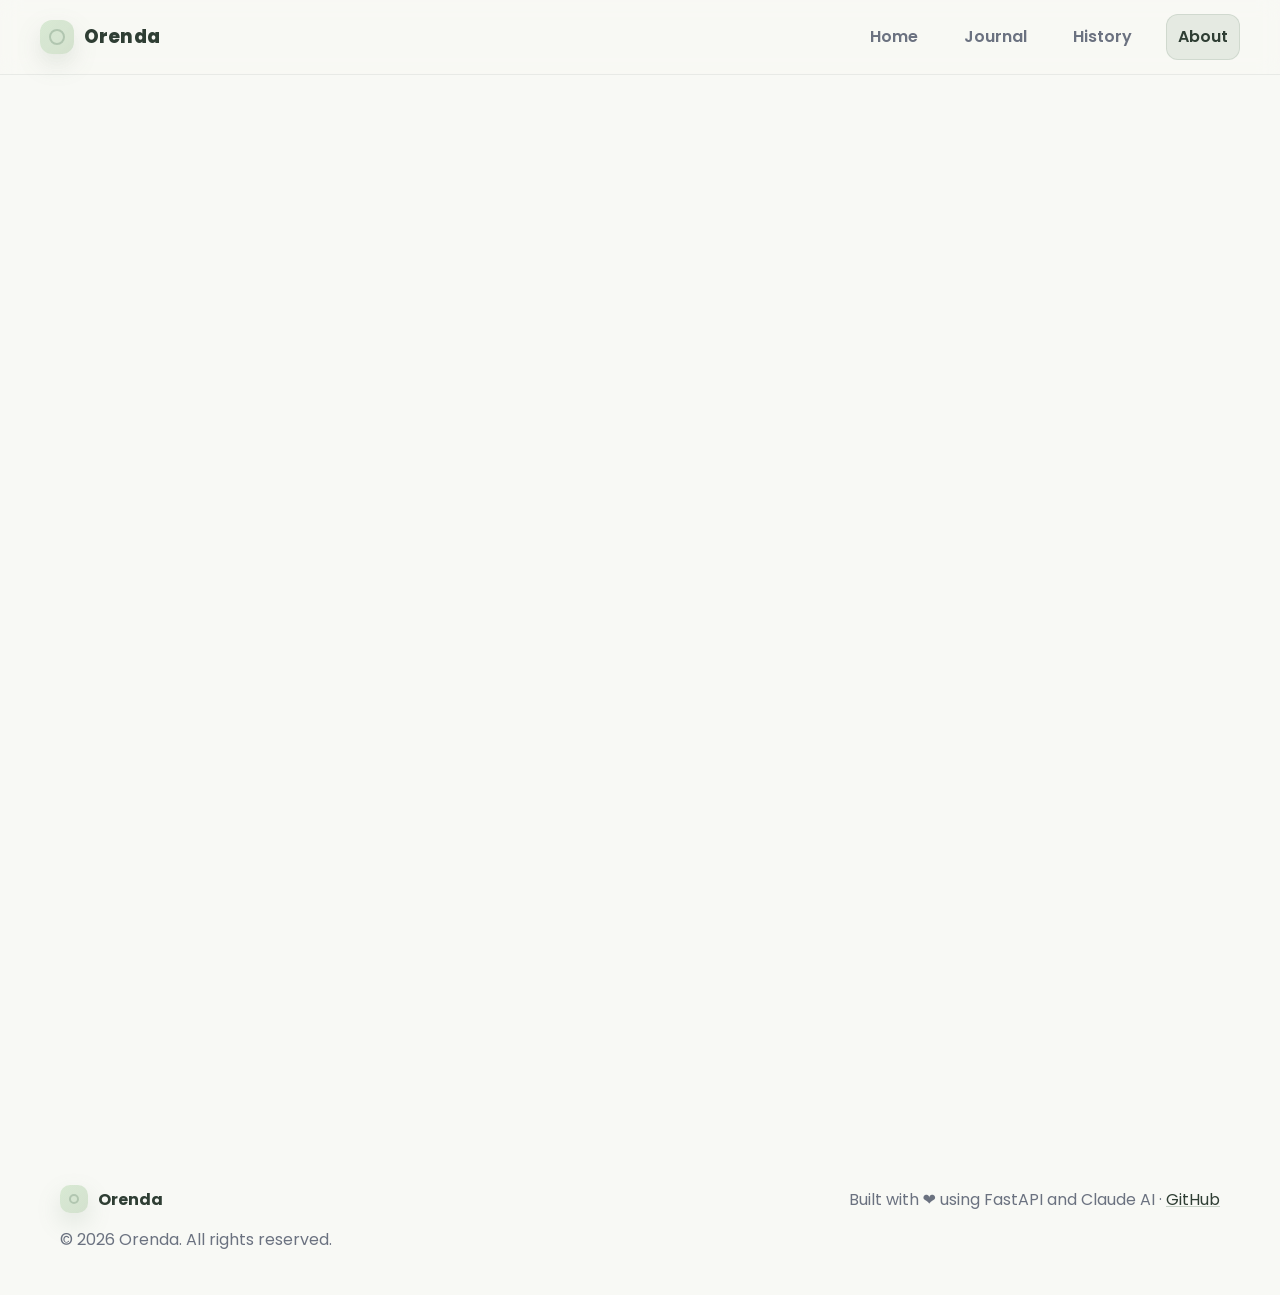
==== frontend/about.html @ b7d1311d "first push" ====
<!doctype html>
<html lang="en">
<head>
  <meta charset="utf-8" />
  <meta name="viewport" content="width=device-width, initial-scale=1" />
  <meta name="description" content="Orenda — About" />
  <title>Orenda — About</title>

  <link rel="preconnect" href="https://fonts.googleapis.com">
  <link rel="preconnect" href="https://fonts.gstatic.com" crossorigin>
  <link href="https://fonts.googleapis.com/css2?family=Poppins:wght@300;400;500;600;700;800&display=swap" rel="stylesheet">

  <link rel="stylesheet" href="./style.css" />
</head>
<body>
  <header class="navbar" role="banner">
    <div class="container nav-inner">
      <a class="logo" href="./index.html" aria-label="Orenda Home">
        <span class="logo-mark" aria-hidden="true"></span>
        <span style="font-size:1.15rem">Orenda</span>
      </a>

      <nav class="nav-links" aria-label="Primary navigation">
        <a class="nav-link" href="./index.html">Home</a>
        <a class="nav-link" href="./journal.html">Journal</a>
        <a class="nav-link" href="./history.html">History</a>
        <a class="nav-link" href="./about.html" aria-current="page">About</a>
      </nav>

      <button class="hamburger" type="button" aria-label="Open menu" aria-expanded="false" aria-controls="mobilePanel">
        <svg width="20" height="20" viewBox="0 0 24 24" fill="none" xmlns="http://www.w3.org/2000/svg" aria-hidden="true">
          <path d="M4 7H20" stroke="currentColor" stroke-width="2" stroke-linecap="round"/>
          <path d="M4 12H20" stroke="currentColor" stroke-width="2" stroke-linecap="round"/>
          <path d="M4 17H20" stroke="currentColor" stroke-width="2" stroke-linecap="round"/>
        </svg>
      </button>
    </div>

    <div class="container mobile-panel" id="mobilePanel" aria-label="Mobile navigation">
      <nav class="mobile-links" aria-label="Mobile primary navigation">
        <a class="nav-link" href="./index.html">Home</a>
        <a class="nav-link" href="./journal.html">Journal</a>
        <a class="nav-link" href="./history.html">History</a>
        <a class="nav-link" href="./about.html" aria-current="page">About</a>
      </nav>
    </div>
  </header>

  <main class="page" role="main">
    <section class="section">
      <div class="container">
        <div class="page-title">
          <div>
            <h1 class="h2 reveal" style="font-size:2rem">About Orenda</h1>
            <p class="p reveal" style="margin-top:8px">A calm, structured space for reflective writing.</p>
          </div>
        </div>

        <div class="feature-grid" style="grid-template-columns:repeat(2, 1fr); margin-bottom:16px">
          <article class="card card-pad card-hover reveal">
            <h2 class="h2" style="font-size:1.25rem">What is Orenda?</h2>
            <p class="p" style="margin-top:10px">
              Orenda is an AI journaling experience designed to help you notice emotions, name patterns, and choose gentle next steps.
              It’s meant to feel supportive—never rushed.
            </p>
          </article>

          <article class="card card-pad card-hover reveal">
            <h2 class="h2" style="font-size:1.25rem">How it Works</h2>
            <p class="p" style="margin-top:10px">
              You write a journal entry, select your mood, and then Orenda generates a structured reflection.
            </p>
          </article>
        </div>

        <div class="card card-pad reveal" style="margin-bottom:16px">
          <h2 class="h2" style="font-size:1.25rem">Timeline</h2>
          <div style="display:grid;grid-template-columns:1fr;gap:10px;margin-top:14px">
            <div style="display:flex;align-items:center;gap:12px">
              <span class="chip" aria-hidden="true">Journal</span>
              <span style="color:var(--muted);font-weight:800" aria-hidden="true">↓</span>
            </div>
            <div style="display:flex;align-items:center;gap:12px">
              <span class="chip" aria-hidden="true">AI Reflection</span>
              <span style="color:var(--muted);font-weight:800" aria-hidden="true">↓</span>
            </div>
            <div style="display:flex;align-items:center;gap:12px">
              <span class="chip" aria-hidden="true">Growth</span>
            </div>
          </div>
        </div>

        <div class="feature-grid" style="grid-template-columns:repeat(3, 1fr);">
          <article class="card card-pad reveal">
            <h2 class="h2" style="font-size:1.1rem">Privacy</h2>
            <p class="p" style="margin-top:10px">
              Your entry is processed securely to generate a reflection. Avoid entering highly sensitive personal information.
            </p>
          </article>

          <article class="card card-pad reveal">
            <h2 class="h2" style="font-size:1.1rem">Mental Health Disclaimer</h2>
            <p class="p" style="margin-top:10px">
              Orenda is not a substitute for professional care. If you need urgent help, contact local emergency services or a qualified professional.
            </p>
          </article>

          <article class="card card-pad reveal">
            <h2 class="h2" style="font-size:1.1rem">Tech Stack</h2>
            <p class="p" style="margin-top:10px">
              FastAPI for the backend, Claude AI for reflections, and a calm frontend built with HTML/CSS/Vanilla JavaScript.
            </p>
          </article>
        </div>

        <div class="card card-pad reveal" style="margin-top:16px">
          <h2 class="h2" style="font-size:1.25rem">Architecture Overview</h2>
          <p class="p" style="margin-top:10px">
            Designed to connect easily with FastAPI endpoints:
          </p>
          <ul style="margin:12px 0 0; padding-left:18px; color:var(--muted)">
            <li><strong>journal.html</strong> collects mood + entry (front-end form)</li>
            <li>Future endpoint receives the payload and returns reflection cards</li>
            <li><strong>history.html</strong> can render saved entries and summaries</li>
          </ul>
        </div>

        <div style="margin-top:18px" class="reveal">
          <a class="btn" href="./journal.html" role="button" aria-label="Start journaling from about page">Start Journaling</a>
        </div>

      </div>
    </section>

    <footer class="footer" role="contentinfo">
      <div class="container footer-grid">
        <div style="display:flex;align-items:center;gap:10px">
          <span class="logo-mark" aria-hidden="true" style="width:28px;height:28px;border-radius:10px"></span>
          <strong style="color:var(--text)">Orenda</strong>
        </div>
        <div>
          <span>Built with ❤️ using FastAPI and Claude AI</span>
          <span aria-hidden="true"> · </span>
          <a href="#" aria-label="GitHub link placeholder">GitHub</a>
        </div>
      </div>
      <div class="container" style="margin-top:14px">© <span id="year"></span> Orenda. All rights reserved.</div>
    </footer>
  </main>

  <script>
    document.getElementById('year').textContent = new Date().getFullYear();
  </script>
  <script src="./script.js" defer></script>
</body>
</html>
---- frontend/style.css ----
:root{
  --bg:#F8F9F5;
  --primary:#6E8B74;
  --secondary:#A7C4A0;
  --accent:#D8E9D3;
  --card:#FFFFFF;
  --text:#2F3E34;
  --muted:#6B7280;
  --btn:#6E8B74;
  --btnHover:#58715D;

  --radius:16px;
  --shadow:0 10px 30px rgba(47,62,52,.08);
  --shadow2:0 6px 18px rgba(47,62,52,.10);
  --border:rgba(47,62,52,.10);

  --max:1200px;

  --focus: 0 0 0 4px rgba(110,139,116,.25);
}

*{box-sizing:border-box}
html{scroll-behavior:smooth}
body{
  margin:0;
  background:var(--bg);
  color:var(--text);
  font-family:"Poppins", system-ui, -apple-system, Segoe UI, Roboto, Arial, sans-serif;
  line-height:1.6;
}

img{max-width:100%;display:block}
a{color:inherit;text-decoration:none}

.container{max-width:var(--max);margin:0 auto;padding:0 20px}

/* Typography */
.h1{
  font-size:clamp(2rem, 4vw, 3.2rem);
  letter-spacing:-.02em;
  line-height:1.1;
  margin:0;
}
.h2{
  font-size:clamp(1.5rem, 2.6vw, 2.1rem);
  letter-spacing:-.02em;
  margin:0;
}

.p{margin:0;color:var(--muted)}

/* Navbar */
.navbar{
  position:sticky;top:0;z-index:50;
  backdrop-filter:saturate(140%) blur(10px);
  background:rgba(248,249,245,.75);
  border-bottom:1px solid rgba(47,62,52,.08);
}
.nav-inner{
  display:flex;align-items:center;justify-content:space-between;
  padding:14px 0;
}
.logo{
  display:flex;align-items:center;gap:10px;
  font-weight:800;letter-spacing:.01em;
}
.logo-mark{
  width:34px;height:34px;border-radius:12px;
  background:linear-gradient(135deg, var(--accent), rgba(167,196,160,.45));
  box-shadow:0 10px 24px rgba(110,139,116,.18);
  position:relative;
}
.logo-mark::after{
  content:"";
  position:absolute;inset:9px;
  border-radius:10px;
  border:2px solid rgba(110,139,116,.35);
}
.nav-links{display:flex;gap:22px;align-items:center}
.nav-link{
  padding:10px 12px;border-radius:12px;
  color:var(--muted);
  font-weight:600;
  transition:background .2s ease, color .2s ease, transform .2s ease;
}
.nav-link:hover{background:rgba(110,139,116,.10);color:var(--text);transform:translateY(-1px)}
.nav-link[aria-current="page"]{
  background:rgba(110,139,116,.14);
  color:var(--text);
  box-shadow:inset 0 0 0 1px rgba(110,139,116,.18);
}

.hamburger{
  display:none;
  width:44px;height:44px;border-radius:14px;
  border:1px solid rgba(47,62,52,.10);
  background:rgba(255,255,255,.65);
  align-items:center;justify-content:center;
}
.hamburger:focus-visible{outline:none;box-shadow:var(--focus)}

.hamburger svg{opacity:.85}

.mobile-panel{
  display:none;
  padding:10px 0 18px;
}
.mobile-links{display:flex;flex-direction:column;gap:10px}
.mobile-links .nav-link{width:100%}

/* Buttons */
.btn{
  display:inline-flex;align-items:center;justify-content:center;
  gap:10px;
  border:none;
  background:var(--btn);
  color:white;
  padding:12px 18px;
  border-radius:14px;
  font-weight:700;
  cursor:pointer;
  box-shadow:0 10px 22px rgba(110,139,116,.22);
  transition:transform .18s ease, background .18s ease, box-shadow .18s ease, opacity .18s ease;
  will-change:transform;
}
.btn:hover{background:var(--btnHover);transform:translateY(-2px);box-shadow:0 14px 26px rgba(110,139,116,.24)}
.btn:active{transform:translateY(-1px)}
.btn:focus-visible{outline:none;box-shadow:var(--focus)}

.btn-ghost{
  background:rgba(255,255,255,.65);
  color:var(--text);
  border:1px solid rgba(47,62,52,.12);
  box-shadow:none;
}
.btn-ghost:hover{background:rgba(110,139,116,.10);border-color:rgba(110,139,116,.18);box-shadow:none}

.btn-sm{
  padding:10px 14px;
  border-radius:12px;
  font-weight:700;
  font-size:.95rem;
}

/* Cards */
.card{
  background:var(--card);
  border-radius:var(--radius);
  box-shadow:var(--shadow);
  border:1px solid rgba(47,62,52,.06);
}

.card-pad{padding:22px}

.feature-grid{display:grid;grid-template-columns:repeat(3,1fr);gap:18px}

/* Hero */
.hero{
  padding:54px 0 22px;
}
.hero-grid{display:grid;grid-template-columns:1.1fr .9fr;gap:22px;align-items:center}
.hero-actions{display:flex;gap:12px;flex-wrap:wrap;margin-top:22px}

.illus{
  height:390px;
  border-radius:24px;
  background:
    radial-gradient(1200px 500px at 20% 20%, rgba(216,233,211,.9), transparent 52%),
    radial-gradient(900px 420px at 80% 30%, rgba(167,196,160,.55), transparent 50%),
    linear-gradient(135deg, rgba(255,255,255,.7), rgba(255,255,255,.35));
  border:1px solid rgba(47,62,52,.08);
  box-shadow:var(--shadow2);
  position:relative;
  overflow:hidden;
}
.illus::before{
  content:"";
  position:absolute;inset:-40px;
  background:
    radial-gradient(circle at 25% 30%, rgba(110,139,116,.35), transparent 35%),
    radial-gradient(circle at 70% 60%, rgba(167,196,160,.35), transparent 40%),
    radial-gradient(circle at 60% 25%, rgba(216,233,211,.55), transparent 35%);
  filter:saturate(110%);
}
.leaf{
  position:absolute;
  width:160px;height:160px;border-radius:60px 60px 70px 70px;
  border:2px solid rgba(110,139,116,.22);
  background:linear-gradient(180deg, rgba(216,233,211,.75), rgba(167,196,160,.25));
  transform:rotate(-18deg);
  right:26px;bottom:48px;
  box-shadow:0 18px 30px rgba(110,139,116,.12);
}
.leaf::after{
  content:"";position:absolute;inset:28px 54px 28px 54px;
  border-left:2px solid rgba(110,139,116,.25);
  border-radius:999px;
  opacity:.9;
}

/* Sections */
.section{padding:34px 0}
.page-title{display:flex;align-items:flex-end;justify-content:space-between;gap:14px;margin-bottom:18px}

/* Forms */
.mood-row{display:flex;flex-wrap:wrap;gap:10px}
.mood-btn{
  flex:0 0 auto;
  border-radius:14px;
  border:1px solid rgba(47,62,52,.12);
  background:rgba(255,255,255,.7);
  padding:10px 14px;
  cursor:pointer;
  transition:transform .18s ease, background .18s ease, border-color .18s ease;
  display:flex;align-items:center;gap:10px;
  font-weight:700;
  color:var(--text);
}
.mood-btn:hover{transform:translateY(-2px);border-color:rgba(110,139,116,.25);background:rgba(110,139,116,.08)}
.mood-btn:focus-visible{outline:none;box-shadow:var(--focus)}
.mood-btn[aria-pressed="true"]{
  background:rgba(110,139,116,.14);
  border-color:rgba(110,139,116,.35);
}

.label{font-weight:800;margin:0 0 10px}

.textarea{
  width:100%;
  border-radius:16px;
  padding:14px 14px;
  border:1px solid rgba(47,62,52,.12);
  background:rgba(255,255,255,.75);
  font-family:inherit;
  color:var(--text);
  min-height:350px;
  resize:vertical;
  box-shadow:none;
}
.textarea:focus-visible{outline:none;box-shadow:var(--focus)}

.counter-row{display:flex;justify-content:space-between;gap:12px;flex-wrap:wrap;margin-top:10px;color:var(--muted);font-size:.95rem}

.hr-soft{height:1px;background:rgba(47,62,52,.08);border:none;margin:18px 0}

/* Prompt */
.prompt-box{padding:16px 18px; display:flex; gap:12px; align-items:flex-start}
.prompt-emoji{font-size:1.15rem; margin-top:2px}

/* Reflection */
.hidden{display:none}
.fade-expand{
  overflow:hidden;
  animation:panelIn .45s ease both;
  transform-origin:top;
}
@keyframes panelIn{
  from{opacity:0;transform:translateY(10px) scale(.99);max-height:0}
  to{opacity:1;transform:translateY(0) scale(1);max-height:2000px}
}

.reflection-grid{display:grid;grid-template-columns:repeat(2,1fr);gap:16px}

.chips{display:flex;gap:8px;flex-wrap:wrap;margin-top:10px}
.chip{
  padding:7px 10px;border-radius:999px;
  border:1px solid rgba(47,62,52,.12);
  background:rgba(167,196,160,.15);
  font-weight:700;
  color:var(--text);
}

ol.q{
  padding-left:18px;
  margin:10px 0 0;
  color:var(--muted);
}

/* History */
.topbar{display:flex;gap:12px;align-items:center;flex-wrap:wrap;margin-bottom:18px}
.input{
  width:min(420px, 100%);
  padding:12px 14px;
  border-radius:14px;
  border:1px solid rgba(47,62,52,.12);
  background:rgba(255,255,255,.75);
  font-family:inherit;
}
.input:focus-visible{outline:none;box-shadow:var(--focus)}
.select{
  padding:12px 14px;
  border-radius:14px;
  border:1px solid rgba(47,62,52,.12);
  background:rgba(255,255,255,.75);
  font-family:inherit;
}

.history-grid{display:grid;grid-template-columns:repeat(3,1fr);gap:16px}

/* Animations */
.reveal{opacity:0;transform:translateY(14px);transition:opacity .6s ease, transform .6s ease}
.reveal.is-visible{opacity:1;transform:translateY(0)}

.card-hover{
  transition:transform .18s ease, box-shadow .18s ease, border-color .18s ease;
}
.card-hover:hover{transform:translateY(-4px);box-shadow:0 18px 40px rgba(47,62,52,.12);border-color:rgba(110,139,116,.22)}

/* Footer */
.footer{padding:34px 0 42px;color:var(--muted)}
.footer-grid{display:flex;align-items:center;justify-content:space-between;gap:14px;flex-wrap:wrap}
.footer a{color:var(--text);text-decoration:underline;text-decoration-color:rgba(110,139,116,.35)}

/* Page transitions (gentle) */
.page{min-height:60vh}

/* Responsive */
@media (max-width: 980px){
  .hero-grid{grid-template-columns:1fr;}
  .illus{height:300px}
  .feature-grid{grid-template-columns:1fr;}
  .reflection-grid{grid-template-columns:1fr;}
  .history-grid{grid-template-columns:1fr;}
  .nav-links{display:none}
  .hamburger{display:flex}
  .mobile-panel.is-open{display:block}
}

/* Reduced motion */
@media (prefers-reduced-motion: reduce){
  html{scroll-behavior:auto}
  .reveal{transition:none}
  .fade-expand{animation:none}
  .btn, .card-hover, .mood-btn, .nav-link{transition:none}
}
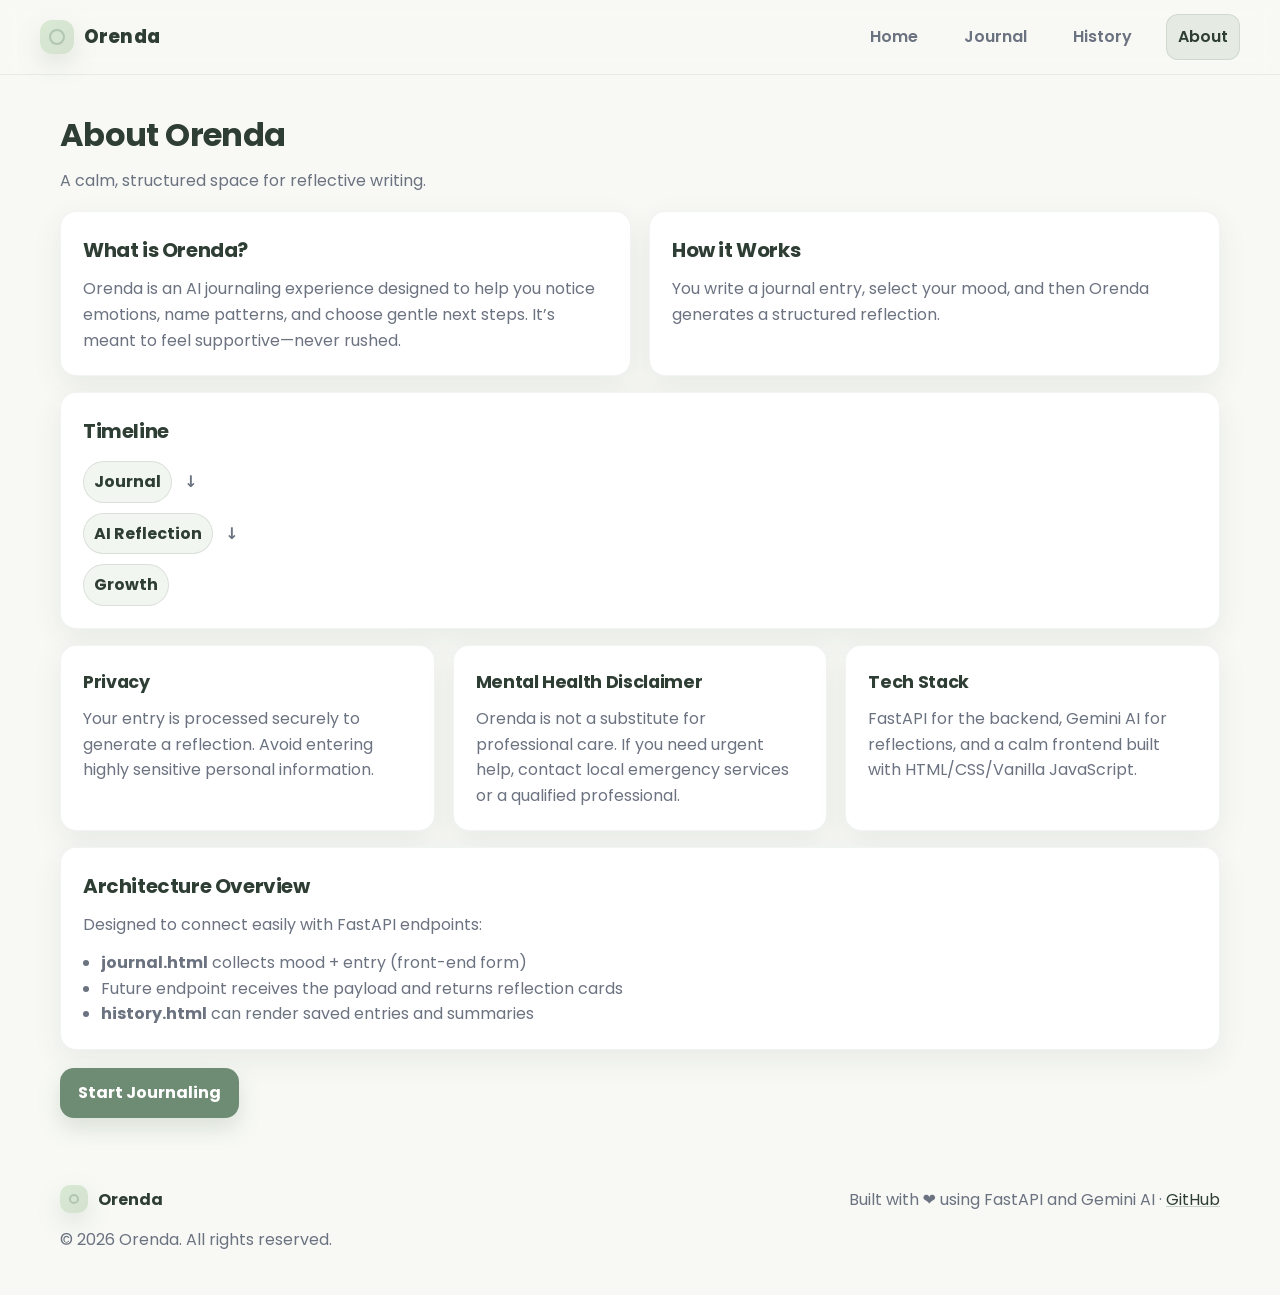
==== commit 7205a70b: "added db" ====
--- a/frontend/about.html
+++ b/frontend/about.html
@@ -108,7 +108,7 @@
           <article class="card card-pad reveal">
             <h2 class="h2" style="font-size:1.1rem">Tech Stack</h2>
             <p class="p" style="margin-top:10px">
-              FastAPI for the backend, Claude AI for reflections, and a calm frontend built with HTML/CSS/Vanilla JavaScript.
+              FastAPI for the backend, Gemini AI for reflections, and a calm frontend built with HTML/CSS/Vanilla JavaScript.
             </p>
           </article>
         </div>
@@ -139,7 +139,7 @@
           <strong style="color:var(--text)">Orenda</strong>
         </div>
         <div>
-          <span>Built with ❤️ using FastAPI and Claude AI</span>
+          <span>Built with ❤️ using FastAPI and Gemini AI</span>
           <span aria-hidden="true"> · </span>
           <a href="#" aria-label="GitHub link placeholder">GitHub</a>
         </div>
--- a/frontend/style.css
+++ b/frontend/style.css
@@ -298,7 +298,7 @@
 .history-grid{display:grid;grid-template-columns:repeat(3,1fr);gap:16px}
 
 /* Animations */
-.reveal{opacity:0;transform:translateY(14px);transition:opacity .6s ease, transform .6s ease}
+.reveal{opacity:1;transform:translateY(0);transition:opacity .6s ease, transform .6s ease}
 .reveal.is-visible{opacity:1;transform:translateY(0)}
 
 .card-hover{
